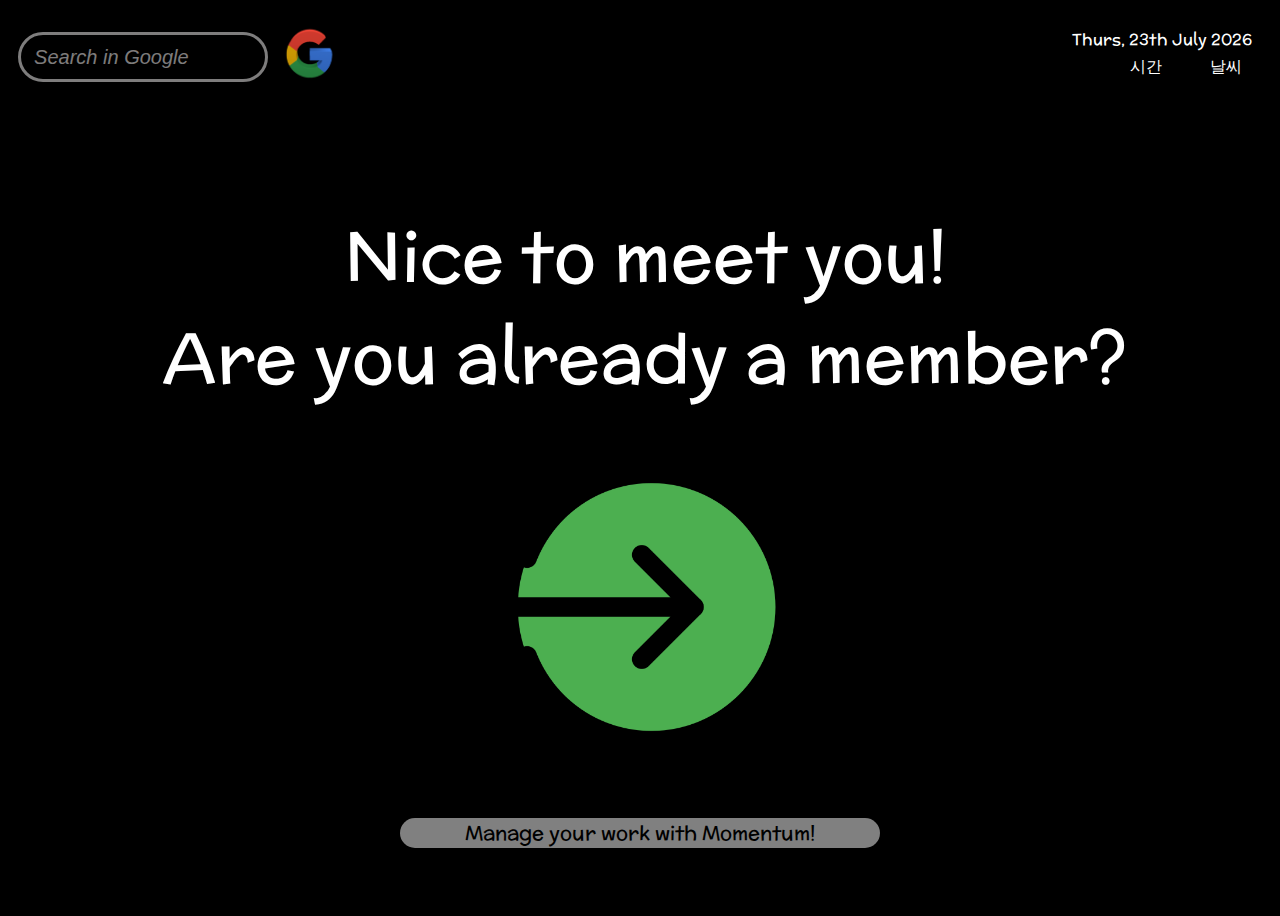
==== Project_momentum/index.html @ 80b7a1e1 "Add files via upload" ====
<!DOCTYPE html>
<html>
    <head>
        <meta charset="utf-8">
        <title>Momentum</title>
        <link href="./css/index.css" type="text/css" rel="stylesheet">
        <link href="https://fonts.googleapis.com/css?family=McLaren&display=swap&subset=latin-ext" rel="stylesheet">
        <script src="https://ajax.googleapis.com/ajax/libs/jquery/2.1.3/jquery.min.js"></script>
        <script>
            function gettingJSON(){
                $.getJSON("http://api.openweathermap.org/data/2.5/weather?q=seoul&APPID=1938448af9afcbacf460f7b411694646",function(json){
                    console.log(json);
                    document.getElementByClassName("weather").textContent = json["weather"][0]["main"];
                });
            }

            window.onload = function(){
                gettingJSON();
                document.querySelector("#date").textContent = getTime();
                init();
            }
        </script>
        <script src = "./js/index.js"></script>
    </head>

    <body>
        <div id="header">
            <span id = "date">날짜</span>
            <div>
                <span class = "time">시간</span>
                <span class = "weather">날씨</span>
            </div>
            <form method=get action="http://www.google.co.kr/search" target="_blank">
                <div id="goo">
                    <input type="search" name="q" class="goo_text" size=25 maxlength=255 placeholder="  Search in Google"/>
                    <!-- type="image"는 "submit"역할을 하는 이미지 버튼 -->
                    <input type="image" name="btnG" class="goo_button" src="./img/google.png" value="Google 검색" onclick = "open_page('http://www.google.co.kr/search)">
                </div>
            </form>
        </div>

        <div id ="main">
            <p3>Nice to meet you!<br>
            Are you already a member?</p3>
            <a href="login_form.php"><img class="login_button" src="./img/enter.png" alt="Log In"></a>
        </div>

        <div id="footer">
            <p class="saying">Manage your work with Momentum!</p>
        </div>
        
    </body>
</html>
---- Project_momentum/css/index.css ----
body {
    color : white;
    font-family : "McLaren", sans-serif;
    background-image : url("https://source.unsplash.com/1600x900/?dark,ocean");
    /* background-image : url("picture/mountains.jpg"); 배경 하나 말고 Unsplash Source사이트 이용*/ 
    background-size : cover;
    background-color : black;  
    min-height : 100vh; /*화면 view height를 100프로 사용하겠다. 남는 자리 없도록.*/
}

#header {
    height : 70px;
    position : relative;
    top : 20px; 
}

#date {
    position : absolute;
    right : 20px;
}
.time{
    position : absolute;
    bottom : 10px; right : 100px;
    padding : 10px;
}
.weather{
    position : absolute;
    bottom : 10px; right : 20px;
    padding : 10px;
}

#goo {
    position : absolute;
    height : 70px;
}

input::placeholder {
    color: rgba(252, 249, 249, 0.5);
    font-style: italic;
  }

.goo_text {
    position : absolute;
    top : 4px; left : 10px;
    height : 50px; width : 250px;
    background-color : transparent;
    border : solid rgba(252, 249, 249, 0.5);
    border-radius : 30px;
    font-size: 20px;
}


.goo_button {
    position : absolute;
    bottom : 3px; left : 250px;
    height : 70px; width : 95px;
    padding : 5px;
}

.goo_button:hover{
    transform : rotate(360deg);
    transition-duration: 2s;
}

#main {
    position : absolute;
    height : 500px; width : 1000px;
    margin : -250px 0px 0px -500px;
    top : 50%; left : 50%;
    padding : 5px;
    text-align : center;
    font-size : 70px;
}

.login_button {
    height : 300px; width : 300px;
    padding : 50px;
}

.login_button:hover{
    transform : scale(1.3, 1.3);
}

#footer {
    position : relative;
    text-align : center;
    top : 710px; left : 50%;
    height : 30px; width: 480px;
    margin : 30px 0px 0px -240px;
    background-color : rgba(255,255,255, 0.5);
    border-radius : 30px;
    font-size: 20px;
    color : black;
}
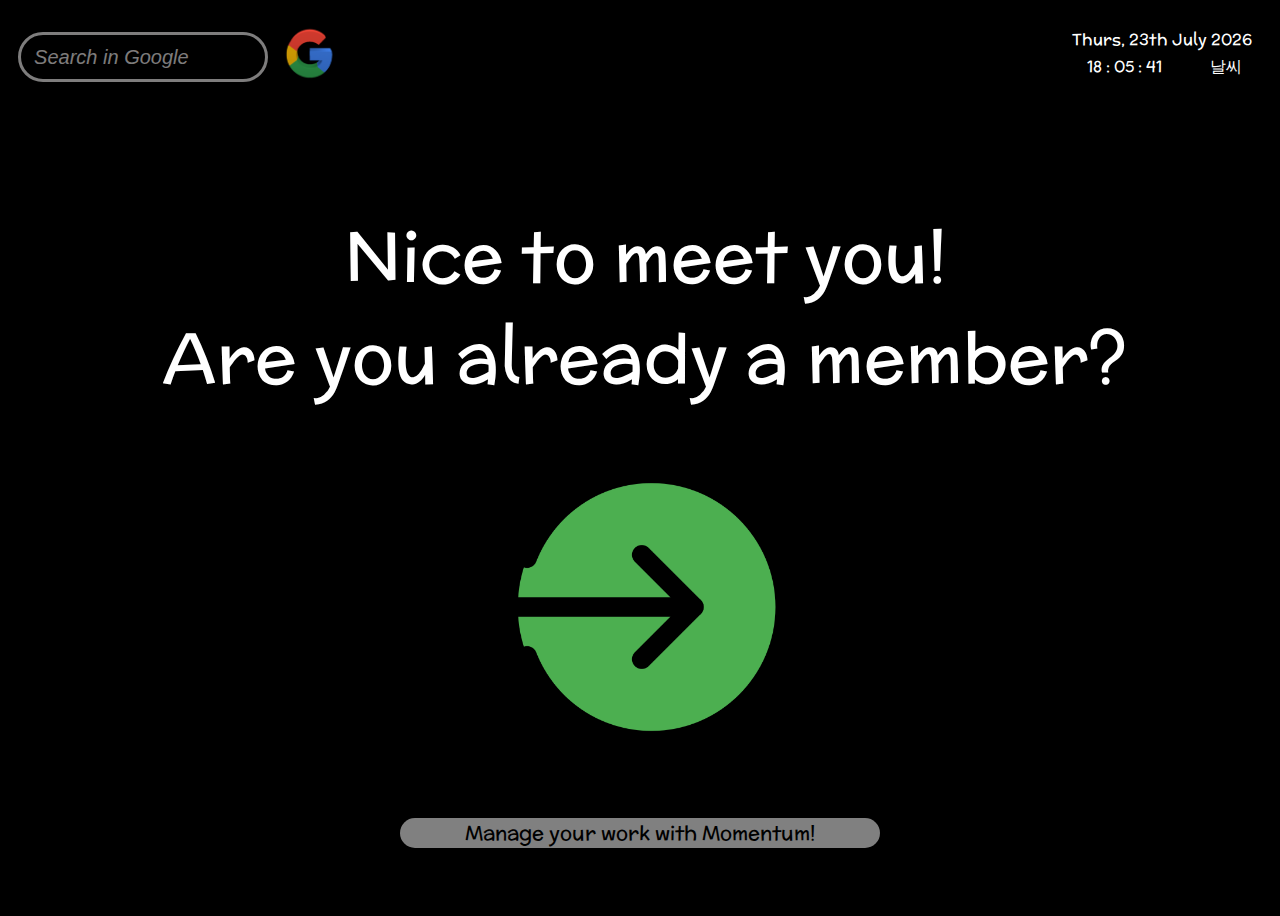
==== commit 87bfa803: "add todolist function and completed momentum clone project" ====
--- a/Project_momentum/index.html
+++ b/Project_momentum/index.html
@@ -3,14 +3,14 @@
     <head>
         <meta charset="utf-8">
         <title>Momentum</title>
-        <link href="./css/index.css" type="text/css" rel="stylesheet">
+        <link href="./css/index.css?ver=1" type="text/css" rel="stylesheet"> <!-- ver=1을 넣어줌으로써 css 버전을 맞춰줌 -->
         <link href="https://fonts.googleapis.com/css?family=McLaren&display=swap&subset=latin-ext" rel="stylesheet">
         <script src="https://ajax.googleapis.com/ajax/libs/jquery/2.1.3/jquery.min.js"></script>
         <script>
             function gettingJSON(){
                 $.getJSON("http://api.openweathermap.org/data/2.5/weather?q=seoul&APPID=1938448af9afcbacf460f7b411694646",function(json){
                     console.log(json);
-                    document.getElementByClassName("weather").textContent = json["weather"][0]["main"];
+                    document.getElementById("weather").textContent = json["weather"][0]["main"];
                 });
             }
 
@@ -19,6 +19,7 @@
                 document.querySelector("#date").textContent = getTime();
                 init();
             }
+           
         </script>
         <script src = "./js/index.js"></script>
     </head>
@@ -27,8 +28,8 @@
         <div id="header">
             <span id = "date">날짜</span>
             <div>
-                <span class = "time">시간</span>
-                <span class = "weather">날씨</span>
+                <span id = "time">시간</span>
+                <span id = "weather">날씨</span>
             </div>
             <form method=get action="http://www.google.co.kr/search" target="_blank">
                 <div id="goo">
--- a/Project_momentum/css/index.css
+++ b/Project_momentum/css/index.css
@@ -18,12 +18,12 @@
     position : absolute;
     right : 20px;
 }
-.time{
+#time{
     position : absolute;
     bottom : 10px; right : 100px;
     padding : 10px;
 }
-.weather{
+#weather {
     position : absolute;
     bottom : 10px; right : 20px;
     padding : 10px;
